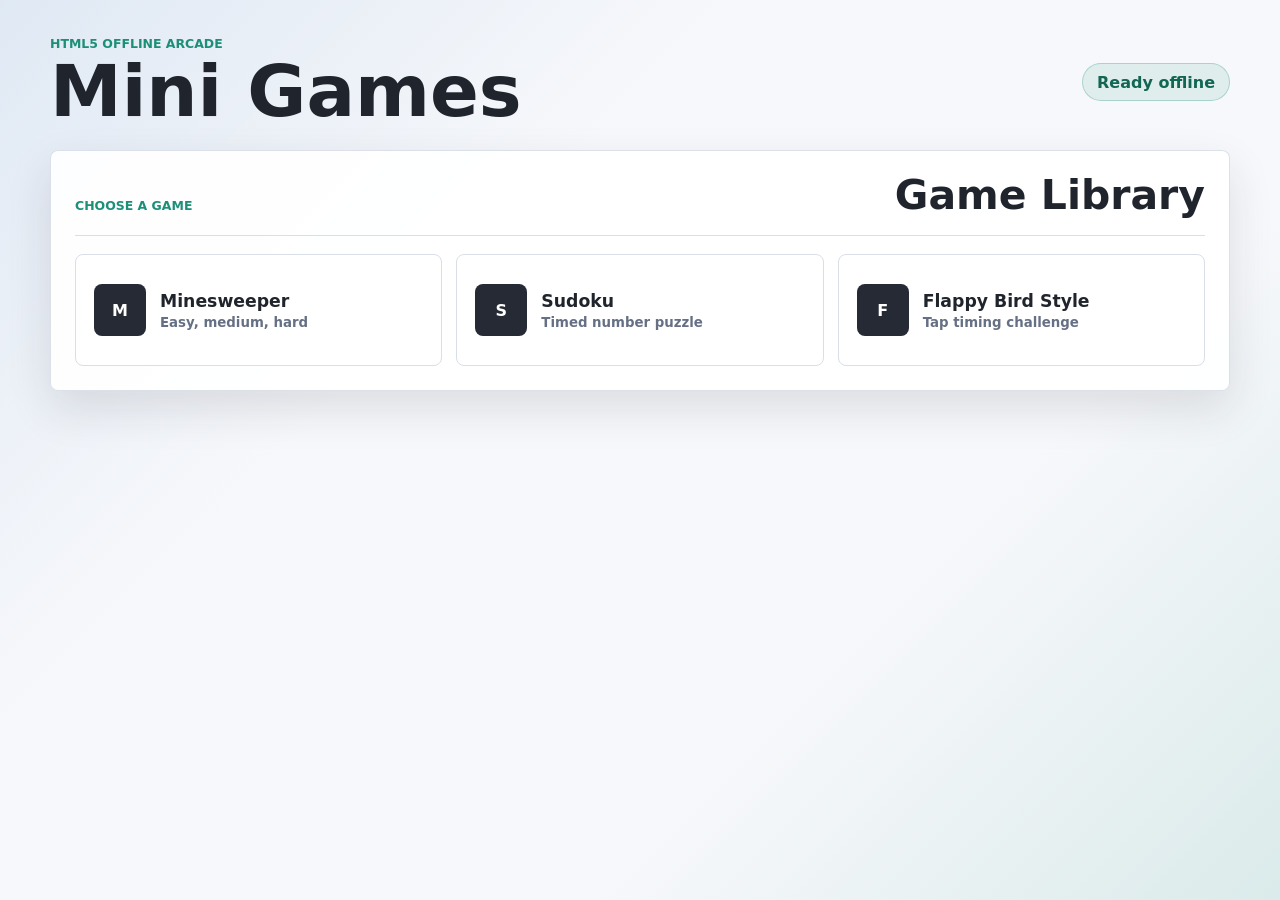
==== index.html @ 0467ad98 "Add offline mini games" ====
<!doctype html>
<html lang="en">
  <head>
    <meta charset="utf-8" />
    <meta name="viewport" content="width=device-width, initial-scale=1" />
    <title>Offline Mini Games</title>
    <link rel="stylesheet" href="styles.css" />
  </head>
  <body>
    <main class="app-shell">
      <header class="topbar">
        <div>
          <p class="eyebrow">HTML5 offline arcade</p>
          <h1>Mini Games</h1>
        </div>
        <div class="status-pill" id="offlineStatus">Ready offline</div>
      </header>

      <section class="game-menu" id="gameMenu" aria-labelledby="library-title">
        <div class="library-heading">
          <p class="eyebrow">choose a game</p>
          <h2 id="library-title">Game Library</h2>
        </div>
        <div class="game-list">
          <button class="game-card" type="button" data-open-game="mines">
            <span class="game-card-icon" aria-hidden="true">M</span>
            <span>
              <strong>Minesweeper</strong>
              <small>Easy, medium, hard</small>
            </span>
          </button>
          <button class="game-card" type="button" data-open-game="sudoku">
            <span class="game-card-icon" aria-hidden="true">S</span>
            <span>
              <strong>Sudoku</strong>
              <small>Timed number puzzle</small>
            </span>
          </button>
          <button class="game-card" type="button" data-open-game="flappy">
            <span class="game-card-icon" aria-hidden="true">F</span>
            <span>
              <strong>Flappy Bird Style</strong>
              <small>Tap timing challenge</small>
            </span>
          </button>
        </div>
      </section>

      <section class="game-stage" id="gameStage" hidden>
        <div class="stage-toolbar">
          <button type="button" id="backToMenu">Back</button>
          <strong id="stageTitle">Game</strong>
          <button type="button" id="fullscreenGame">Fullscreen</button>
        </div>

      <section class="game-panel" id="mines-panel" aria-labelledby="mines-title">
        <div class="panel-heading">
          <div>
            <p class="eyebrow">logic and luck</p>
            <h2 id="mines-title">Minesweeper</h2>
          </div>
          <div class="control-row">
            <label>
              Size
              <select id="mineDifficulty">
                <option value="easy">Easy 9x9</option>
                <option value="medium">Medium 12x12</option>
                <option value="hard">Hard 16x16</option>
              </select>
            </label>
            <button class="primary-button" type="button" id="newMineGame">New game</button>
          </div>
        </div>

        <div class="game-layout two-column">
          <aside class="side-panel">
            <div class="stat-grid">
              <div>
                <span>Mines</span>
                <strong id="mineCount">10</strong>
              </div>
              <div>
                <span>Flags</span>
                <strong id="flagCount">0</strong>
              </div>
              <div>
                <span>Time</span>
                <strong id="mineTimer">0</strong>
              </div>
            </div>
            <div class="mode-toggle" role="group" aria-label="Mine action mode">
              <button class="mode-button active" type="button" data-mine-mode="reveal">Reveal</button>
              <button class="mode-button" type="button" data-mine-mode="flag">Flag</button>
            </div>
            <p class="game-message" id="mineMessage">Pick a tile. First move is safe.</p>
          </aside>
          <div class="board-wrap">
            <div class="mine-board" id="mineBoard" aria-label="Minesweeper board"></div>
          </div>
        </div>
      </section>

      <section class="game-panel" id="sudoku-panel" aria-labelledby="sudoku-title">
        <div class="panel-heading">
          <div>
            <p class="eyebrow">quiet numbers</p>
            <h2 id="sudoku-title">Sudoku</h2>
          </div>
          <div class="control-row">
            <label>
              Puzzle
              <select id="sudokuDifficulty">
                <option value="easy">Easy</option>
                <option value="medium" selected>Medium</option>
                <option value="hard">Hard</option>
              </select>
            </label>
            <button class="primary-button" type="button" id="newSudoku">New puzzle</button>
          </div>
        </div>

        <div class="game-layout sudoku-layout">
          <div class="sudoku-board" id="sudokuBoard" aria-label="Sudoku board"></div>
          <aside class="side-panel sudoku-tools">
            <div class="stat-grid sudoku-stat-grid">
              <div>
                <span>Time</span>
                <strong id="sudokuTimer">0</strong>
              </div>
            </div>
            <div class="number-pad" id="numberPad" aria-label="Number pad"></div>
            <div class="control-row compact">
              <button type="button" id="eraseSudoku">Erase</button>
              <button type="button" id="checkSudoku">Check</button>
              <button type="button" id="solveSudoku">Solve</button>
            </div>
            <p class="game-message" id="sudokuMessage">Select a blank cell, then choose a number.</p>
          </aside>
        </div>
      </section>

      <section class="game-panel" id="flappy-panel" aria-labelledby="flappy-title">
        <div class="panel-heading">
          <div>
            <p class="eyebrow">tap timing</p>
            <h2 id="flappy-title">Flappy Bird Style</h2>
          </div>
          <div class="control-row">
            <button class="primary-button" type="button" id="startFlappy">Start</button>
            <button type="button" id="resetFlappy">Reset</button>
          </div>
        </div>

        <div class="game-layout flappy-layout">
          <canvas id="flappyCanvas" width="432" height="576" aria-label="Flappy game canvas"></canvas>
          <aside class="side-panel">
            <div class="stat-grid">
              <div>
                <span>Score</span>
                <strong id="flappyScore">0</strong>
              </div>
              <div>
                <span>Best</span>
                <strong id="flappyBest">0</strong>
              </div>
            </div>
            <p class="game-message" id="flappyMessage">Press Start, Space, or tap the game to flap.</p>
          </aside>
        </div>
      </section>
      </section>
    </main>

    <script src="app.js"></script>
  </body>
</html>
---- styles.css ----
:root {
  color-scheme: light;
  --ink: #20242c;
  --muted: #667085;
  --line: #d9dee7;
  --paper: #f7f8fb;
  --surface: #ffffff;
  --coal: #252a34;
  --mint: #1c8f78;
  --gold: #d39a21;
  --coral: #d95e4f;
  --sky: #4f8cc9;
  --lavender: #7667c9;
  --shadow: 0 18px 45px rgba(32, 36, 44, 0.12);
}

* {
  box-sizing: border-box;
}

[hidden] {
  display: none !important;
}

html {
  min-height: 100%;
}

body {
  margin: 0;
  min-height: 100vh;
  overflow-x: hidden;
  background:
    linear-gradient(135deg, rgba(79, 140, 201, 0.14), transparent 34%),
    linear-gradient(315deg, rgba(28, 143, 120, 0.13), transparent 32%),
    var(--paper);
  color: var(--ink);
  font-family:
    Inter, ui-sans-serif, system-ui, -apple-system, BlinkMacSystemFont, "Segoe UI",
    sans-serif;
}

button,
select {
  font: inherit;
  touch-action: manipulation;
}

button {
  border: 1px solid var(--line);
  background: var(--surface);
  color: var(--ink);
  min-height: 44px;
  border-radius: 8px;
  padding: 0 14px;
  cursor: pointer;
  transition:
    transform 140ms ease,
    border-color 140ms ease,
    background 140ms ease;
}

button:hover {
  border-color: #aab3c1;
  transform: translateY(-1px);
}

button:active {
  transform: translateY(0);
}

button:focus-visible,
select:focus-visible {
  outline: 3px solid rgba(79, 140, 201, 0.35);
  outline-offset: 2px;
}

select {
  min-height: 44px;
  border: 1px solid var(--line);
  border-radius: 8px;
  background: var(--surface);
  color: var(--ink);
  padding: 0 34px 0 12px;
}

.app-shell {
  width: min(1180px, calc(100vw - clamp(18px, 4vw, 48px)));
  margin: 0 auto;
  padding: clamp(14px, 3vw, 28px) 0 clamp(26px, 4vw, 40px);
}

.topbar {
  display: flex;
  align-items: center;
  justify-content: space-between;
  gap: 16px;
  padding: 8px 0 22px;
}

.eyebrow {
  margin: 0 0 4px;
  color: var(--mint);
  font-size: 0.78rem;
  font-weight: 800;
  letter-spacing: 0;
  text-transform: uppercase;
}

h1,
h2 {
  margin: 0;
  letter-spacing: 0;
  line-height: 1.02;
}

h1 {
  font-size: clamp(2rem, 6vw, 4.5rem);
}

h2 {
  font-size: clamp(1.55rem, 3.2vw, 2.7rem);
}

.status-pill {
  display: inline-flex;
  align-items: center;
  min-height: 38px;
  padding: 0 14px;
  border: 1px solid rgba(28, 143, 120, 0.28);
  border-radius: 999px;
  background: rgba(28, 143, 120, 0.1);
  color: #126653;
  font-weight: 800;
  white-space: nowrap;
}

.game-tabs {
  display: grid;
  grid-template-columns: repeat(3, minmax(0, 1fr));
  gap: 10px;
  margin-bottom: 16px;
}

.game-menu {
  border: 1px solid rgba(217, 222, 231, 0.9);
  border-radius: 8px;
  background: rgba(255, 255, 255, 0.92);
  box-shadow: var(--shadow);
  padding: clamp(16px, 2.5vw, 24px);
}

.library-heading {
  display: flex;
  align-items: end;
  justify-content: space-between;
  gap: 16px;
  padding-bottom: 18px;
  border-bottom: 1px solid var(--line);
}

.game-list {
  display: grid;
  grid-template-columns: repeat(3, minmax(0, 1fr));
  gap: 14px;
  padding-top: 18px;
}

.game-card {
  display: grid;
  grid-template-columns: auto minmax(0, 1fr);
  align-items: center;
  gap: 14px;
  min-height: 112px;
  padding: 18px;
  text-align: left;
  background: #fff;
}

.game-card:hover {
  border-color: rgba(28, 143, 120, 0.5);
}

.game-card-icon {
  display: grid;
  place-items: center;
  width: 52px;
  height: 52px;
  border-radius: 8px;
  background: var(--coal);
  color: #fff;
  font-weight: 900;
}

.game-card strong,
.game-card small {
  display: block;
}

.game-card strong {
  font-size: 1.08rem;
}

.game-card small {
  margin-top: 4px;
  color: var(--muted);
  font-weight: 800;
}

.game-stage {
  display: grid;
  gap: 14px;
}

.stage-toolbar {
  display: grid;
  grid-template-columns: minmax(92px, auto) minmax(0, 1fr) minmax(120px, auto);
  align-items: center;
  gap: 10px;
  border: 1px solid rgba(217, 222, 231, 0.9);
  border-radius: 8px;
  background: rgba(255, 255, 255, 0.92);
  box-shadow: var(--shadow);
  padding: 10px;
}

.stage-toolbar strong {
  min-width: 0;
  text-align: center;
  font-size: 1.05rem;
}

.tab-button {
  display: flex;
  align-items: center;
  justify-content: center;
  gap: 10px;
  height: 56px;
  font-weight: 800;
  background: rgba(255, 255, 255, 0.82);
}

.tab-button.active {
  border-color: transparent;
  background: var(--coal);
  color: #fff;
  box-shadow: var(--shadow);
}

.tab-icon {
  display: grid;
  place-items: center;
  width: 28px;
  height: 28px;
  border-radius: 50%;
  background: rgba(255, 255, 255, 0.18);
  font-size: 0.82rem;
}

.game-panel {
  display: none;
  min-height: 650px;
  border: 1px solid rgba(217, 222, 231, 0.9);
  border-radius: 8px;
  background: rgba(255, 255, 255, 0.9);
  box-shadow: var(--shadow);
  padding: clamp(14px, 2.5vw, 22px);
}

.game-panel.active {
  display: block;
}

.fullscreen-mode {
  overflow: hidden;
}

.fullscreen-mode .app-shell {
  width: 100%;
  padding: 0;
}

.fullscreen-mode .topbar,
.fullscreen-mode .game-menu {
  display: none;
}

.fullscreen-mode .game-stage {
  position: fixed;
  inset: 0;
  z-index: 20;
  overflow: auto;
  background: var(--paper);
  padding: clamp(8px, 2vw, 18px);
}

.fullscreen-mode .stage-toolbar,
.fullscreen-mode .game-panel {
  box-shadow: none;
}

.fullscreen-mode .game-panel {
  min-height: calc(100vh - 86px);
}

.panel-heading {
  display: flex;
  align-items: flex-end;
  justify-content: space-between;
  gap: 18px;
  padding-bottom: 18px;
  border-bottom: 1px solid var(--line);
}

.control-row {
  display: flex;
  align-items: flex-end;
  justify-content: flex-end;
  flex-wrap: wrap;
  gap: 10px;
}

.control-row.compact {
  justify-content: stretch;
}

.control-row.compact button {
  flex: 1;
}

label {
  display: grid;
  gap: 6px;
  color: var(--muted);
  font-size: 0.78rem;
  font-weight: 800;
  text-transform: uppercase;
}

.primary-button {
  border-color: transparent;
  background: var(--mint);
  color: #fff;
  font-weight: 900;
}

.game-layout {
  display: grid;
  gap: 20px;
  padding-top: 20px;
}

.two-column {
  grid-template-columns: minmax(220px, 270px) minmax(0, 1fr);
}

.side-panel {
  align-self: start;
  display: grid;
  gap: 16px;
}

.stat-grid {
  display: grid;
  grid-template-columns: repeat(3, minmax(0, 1fr));
  gap: 8px;
}

.stat-grid div {
  min-width: 0;
  border: 1px solid var(--line);
  border-radius: 8px;
  background: #fff;
  padding: 12px;
}

.stat-grid span {
  display: block;
  color: var(--muted);
  font-size: 0.74rem;
  font-weight: 800;
  text-transform: uppercase;
}

.stat-grid strong {
  display: block;
  margin-top: 4px;
  font-size: 1.55rem;
  line-height: 1;
}

.mode-toggle {
  display: grid;
  grid-template-columns: 1fr 1fr;
  gap: 8px;
}

.mode-button.active {
  border-color: transparent;
  background: var(--sky);
  color: #fff;
  font-weight: 900;
}

.game-message {
  min-height: 52px;
  margin: 0;
  border-left: 4px solid var(--gold);
  background: rgba(211, 154, 33, 0.11);
  padding: 12px 14px;
  color: #5e4310;
  font-weight: 700;
  line-height: 1.35;
}

.board-wrap {
  width: 100%;
  overflow: auto;
  overscroll-behavior-inline: contain;
  padding: 0 0 8px;
  -webkit-overflow-scrolling: touch;
}

.mine-board {
  --mine-board-min: 333px;
  --mine-gap: 3px;
  display: grid;
  width: min(100%, 648px);
  min-width: min(648px, var(--mine-board-min));
  aspect-ratio: 1;
  gap: var(--mine-gap);
  margin: 0 auto;
  grid-auto-rows: 1fr;
}

.mine-cell {
  display: grid;
  place-items: center;
  width: 100%;
  height: 100%;
  min-width: 0;
  min-height: 0;
  border: 0;
  border-radius: 6px;
  background: #718096;
  color: #fff;
  font-size: clamp(0.82rem, 2.1vw, 1.12rem);
  font-weight: 900;
  line-height: 1;
  padding: 0;
}

.mine-cell:hover,
.mine-cell:active {
  border-color: transparent;
  transform: none;
}

.mine-cell.revealed {
  background: #eef1f6;
  color: var(--ink);
  transform: none;
}

.mine-cell.flagged {
  background: var(--gold);
}

.mine-cell.mine-hit {
  background: var(--coral);
}

.number-1 {
  color: #2e6db4;
}

.number-2 {
  color: #1f8a63;
}

.number-3 {
  color: #c24135;
}

.number-4,
.number-5,
.number-6,
.number-7,
.number-8 {
  color: #6b4fc4;
}

.sudoku-layout {
  grid-template-columns: minmax(320px, 590px) minmax(230px, 1fr);
  align-items: start;
}

.sudoku-stat-grid {
  grid-template-columns: 1fr;
}

.sudoku-board {
  display: grid;
  grid-template-columns: repeat(9, 1fr);
  grid-template-rows: repeat(9, 1fr);
  width: min(100%, 590px);
  aspect-ratio: 1;
  border: 3px solid var(--coal);
  background: var(--coal);
  gap: 1px;
  margin: 0 auto;
}

.sudoku-cell {
  display: grid;
  place-items: center;
  width: 100%;
  height: 100%;
  min-width: 0;
  min-height: 0;
  border: 0;
  border-radius: 0;
  background: #fff;
  color: var(--ink);
  font-size: clamp(1rem, 3.5vw, 1.8rem);
  font-weight: 800;
  padding: 0;
}

.sudoku-cell:hover,
.sudoku-cell:active {
  transform: none;
}

.sudoku-cell:nth-child(3n) {
  border-right: 2px solid var(--coal);
}

.sudoku-cell:nth-child(n + 19):nth-child(-n + 27),
.sudoku-cell:nth-child(n + 46):nth-child(-n + 54) {
  border-bottom: 2px solid var(--coal);
}

.sudoku-cell:nth-child(9n) {
  border-right: 0;
}

.sudoku-cell.given {
  background: #e8edf4;
  color: #1b2636;
}

.sudoku-cell.selected {
  background: rgba(79, 140, 201, 0.22);
}

.sudoku-cell.match {
  background: rgba(28, 143, 120, 0.13);
}

.sudoku-cell.error {
  color: #be3d31;
}

.number-pad {
  display: grid;
  grid-template-columns: repeat(3, 1fr);
  gap: 8px;
}

.number-pad button {
  height: 54px;
  font-size: 1.18rem;
  font-weight: 900;
}

.flappy-layout {
  grid-template-columns: minmax(280px, 480px) minmax(220px, 1fr);
  align-items: start;
}

#flappyCanvas {
  width: min(100%, 432px);
  aspect-ratio: 3 / 4;
  border: 1px solid var(--line);
  border-radius: 8px;
  background: #8fc8df;
  box-shadow: inset 0 -34px 0 rgba(28, 143, 120, 0.16);
  touch-action: manipulation;
  margin: 0 auto;
}

@media (max-width: 980px) {
  .topbar,
  .panel-heading,
  .library-heading {
    align-items: stretch;
    flex-direction: column;
  }

  .game-tabs,
  .game-list,
  .two-column,
  .sudoku-layout,
  .flappy-layout {
    grid-template-columns: 1fr;
  }

  .stat-grid {
    grid-template-columns: repeat(3, 1fr);
  }

  .sudoku-board {
    justify-self: center;
  }

  .sudoku-tools,
  .flappy-layout .side-panel {
    width: min(100%, 590px);
    justify-self: center;
  }
}

@media (max-width: 560px) {
  .app-shell {
    width: min(calc(100vw - 18px), 1180px);
    padding-top: 12px;
  }

  .game-panel {
    min-height: auto;
  }

  .game-tabs {
    gap: 6px;
  }

  .game-list {
    gap: 10px;
  }

  .game-card {
    min-height: 86px;
    padding: 12px;
  }

  .game-card-icon {
    width: 42px;
    height: 42px;
  }

  .stage-toolbar {
    grid-template-columns: 1fr;
  }

  .stage-toolbar strong {
    order: -1;
  }

  .tab-button {
    flex-direction: column;
    gap: 4px;
    height: 64px;
    padding: 0 6px;
    font-size: 0.82rem;
  }

  .control-row {
    justify-content: stretch;
  }

  .control-row > * {
    flex: 1;
    min-width: 0;
  }

  .control-row select,
  .control-row button {
    width: 100%;
  }

  .stat-grid {
    grid-template-columns: 1fr 1fr 1fr;
  }

  .stat-grid div {
    padding: 10px 8px;
  }

  .stat-grid strong {
    font-size: 1.18rem;
  }

  .mine-board {
    justify-self: start;
    margin: 0;
  }

  .mine-cell {
    border-radius: 5px;
    font-size: 0.95rem;
  }

  .sudoku-cell {
    font-size: 1.25rem;
  }

  .number-pad button {
    height: 50px;
  }
}

@media (max-width: 390px) {
  .tab-button {
    font-size: 0.78rem;
  }

  .tab-icon {
    width: 24px;
    height: 24px;
  }

  .game-layout {
    gap: 14px;
  }

  .stat-grid span {
    font-size: 0.68rem;
  }
}
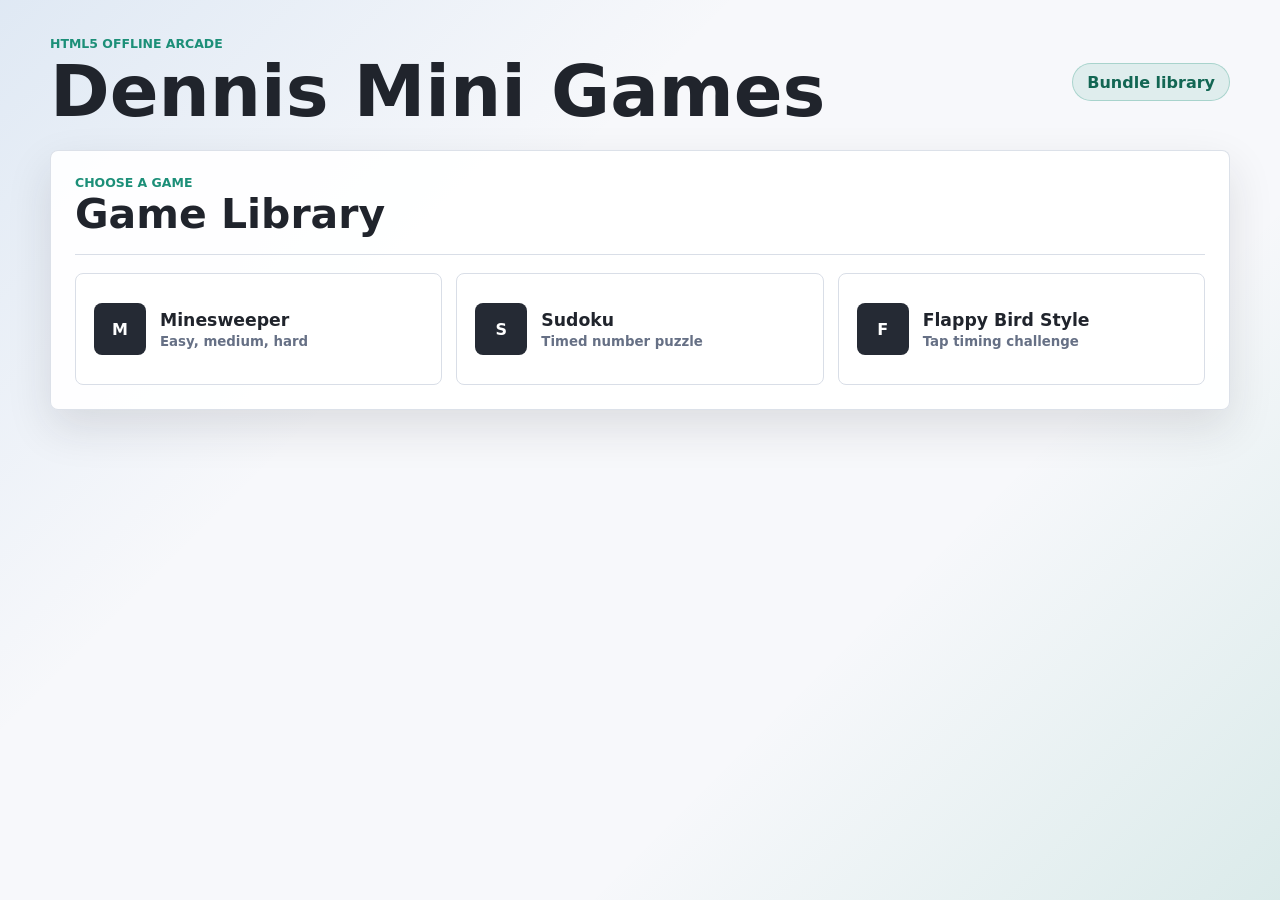
==== commit 9961cb9e: "Split games into standalone bundles" ====
--- a/index.html
+++ b/index.html
@@ -2,8 +2,11 @@
 <html lang="en">
   <head>
     <meta charset="utf-8" />
-    <meta name="viewport" content="width=device-width, initial-scale=1" />
-    <title>Offline Mini Games</title>
+    <meta
+      name="viewport"
+      content="width=device-width, initial-scale=1, maximum-scale=1, user-scalable=no, viewport-fit=cover"
+    />
+    <title>Dennis Mini Games</title>
     <link rel="stylesheet" href="styles.css" />
   </head>
   <body>
@@ -11,39 +14,19 @@
       <header class="topbar">
         <div>
           <p class="eyebrow">HTML5 offline arcade</p>
-          <h1>Mini Games</h1>
+          <h1>Dennis Mini Games</h1>
         </div>
-        <div class="status-pill" id="offlineStatus">Ready offline</div>
+        <div class="status-pill">Bundle library</div>
       </header>
 
       <section class="game-menu" id="gameMenu" aria-labelledby="library-title">
         <div class="library-heading">
-          <p class="eyebrow">choose a game</p>
-          <h2 id="library-title">Game Library</h2>
+          <div>
+            <p class="eyebrow">choose a game</p>
+            <h2 id="library-title">Game Library</h2>
+          </div>
         </div>
-        <div class="game-list">
-          <button class="game-card" type="button" data-open-game="mines">
-            <span class="game-card-icon" aria-hidden="true">M</span>
-            <span>
-              <strong>Minesweeper</strong>
-              <small>Easy, medium, hard</small>
-            </span>
-          </button>
-          <button class="game-card" type="button" data-open-game="sudoku">
-            <span class="game-card-icon" aria-hidden="true">S</span>
-            <span>
-              <strong>Sudoku</strong>
-              <small>Timed number puzzle</small>
-            </span>
-          </button>
-          <button class="game-card" type="button" data-open-game="flappy">
-            <span class="game-card-icon" aria-hidden="true">F</span>
-            <span>
-              <strong>Flappy Bird Style</strong>
-              <small>Tap timing challenge</small>
-            </span>
-          </button>
-        </div>
+        <div class="game-list" id="gameList"></div>
       </section>
 
       <section class="game-stage" id="gameStage" hidden>
@@ -52,122 +35,12 @@
           <strong id="stageTitle">Game</strong>
           <button type="button" id="fullscreenGame">Fullscreen</button>
         </div>
-
-      <section class="game-panel" id="mines-panel" aria-labelledby="mines-title">
-        <div class="panel-heading">
-          <div>
-            <p class="eyebrow">logic and luck</p>
-            <h2 id="mines-title">Minesweeper</h2>
-          </div>
-          <div class="control-row">
-            <label>
-              Size
-              <select id="mineDifficulty">
-                <option value="easy">Easy 9x9</option>
-                <option value="medium">Medium 12x12</option>
-                <option value="hard">Hard 16x16</option>
-              </select>
-            </label>
-            <button class="primary-button" type="button" id="newMineGame">New game</button>
-          </div>
-        </div>
-
-        <div class="game-layout two-column">
-          <aside class="side-panel">
-            <div class="stat-grid">
-              <div>
-                <span>Mines</span>
-                <strong id="mineCount">10</strong>
-              </div>
-              <div>
-                <span>Flags</span>
-                <strong id="flagCount">0</strong>
-              </div>
-              <div>
-                <span>Time</span>
-                <strong id="mineTimer">0</strong>
-              </div>
-            </div>
-            <div class="mode-toggle" role="group" aria-label="Mine action mode">
-              <button class="mode-button active" type="button" data-mine-mode="reveal">Reveal</button>
-              <button class="mode-button" type="button" data-mine-mode="flag">Flag</button>
-            </div>
-            <p class="game-message" id="mineMessage">Pick a tile. First move is safe.</p>
-          </aside>
-          <div class="board-wrap">
-            <div class="mine-board" id="mineBoard" aria-label="Minesweeper board"></div>
-          </div>
-        </div>
-      </section>
-
-      <section class="game-panel" id="sudoku-panel" aria-labelledby="sudoku-title">
-        <div class="panel-heading">
-          <div>
-            <p class="eyebrow">quiet numbers</p>
-            <h2 id="sudoku-title">Sudoku</h2>
-          </div>
-          <div class="control-row">
-            <label>
-              Puzzle
-              <select id="sudokuDifficulty">
-                <option value="easy">Easy</option>
-                <option value="medium" selected>Medium</option>
-                <option value="hard">Hard</option>
-              </select>
-            </label>
-            <button class="primary-button" type="button" id="newSudoku">New puzzle</button>
-          </div>
-        </div>
-
-        <div class="game-layout sudoku-layout">
-          <div class="sudoku-board" id="sudokuBoard" aria-label="Sudoku board"></div>
-          <aside class="side-panel sudoku-tools">
-            <div class="stat-grid sudoku-stat-grid">
-              <div>
-                <span>Time</span>
-                <strong id="sudokuTimer">0</strong>
-              </div>
-            </div>
-            <div class="number-pad" id="numberPad" aria-label="Number pad"></div>
-            <div class="control-row compact">
-              <button type="button" id="eraseSudoku">Erase</button>
-              <button type="button" id="checkSudoku">Check</button>
-              <button type="button" id="solveSudoku">Solve</button>
-            </div>
-            <p class="game-message" id="sudokuMessage">Select a blank cell, then choose a number.</p>
-          </aside>
-        </div>
-      </section>
-
-      <section class="game-panel" id="flappy-panel" aria-labelledby="flappy-title">
-        <div class="panel-heading">
-          <div>
-            <p class="eyebrow">tap timing</p>
-            <h2 id="flappy-title">Flappy Bird Style</h2>
-          </div>
-          <div class="control-row">
-            <button class="primary-button" type="button" id="startFlappy">Start</button>
-            <button type="button" id="resetFlappy">Reset</button>
-          </div>
-        </div>
-
-        <div class="game-layout flappy-layout">
-          <canvas id="flappyCanvas" width="432" height="576" aria-label="Flappy game canvas"></canvas>
-          <aside class="side-panel">
-            <div class="stat-grid">
-              <div>
-                <span>Score</span>
-                <strong id="flappyScore">0</strong>
-              </div>
-              <div>
-                <span>Best</span>
-                <strong id="flappyBest">0</strong>
-              </div>
-            </div>
-            <p class="game-message" id="flappyMessage">Press Start, Space, or tap the game to flap.</p>
-          </aside>
-        </div>
-      </section>
+        <iframe
+          id="gameFrame"
+          class="game-frame"
+          title="Selected game"
+          allow="fullscreen"
+        ></iframe>
       </section>
     </main>
 
--- a/styles.css
+++ b/styles.css
@@ -7,10 +7,6 @@
   --surface: #ffffff;
   --coal: #252a34;
   --mint: #1c8f78;
-  --gold: #d39a21;
-  --coral: #d95e4f;
-  --sky: #4f8cc9;
-  --lavender: #7667c9;
   --shadow: 0 18px 45px rgba(32, 36, 44, 0.12);
 }
 
@@ -22,13 +18,13 @@
   display: none !important;
 }
 
-html {
+html,
+body {
   min-height: 100%;
 }
 
 body {
   margin: 0;
-  min-height: 100vh;
   overflow-x: hidden;
   background:
     linear-gradient(135deg, rgba(79, 140, 201, 0.14), transparent 34%),
@@ -38,50 +34,22 @@
   font-family:
     Inter, ui-sans-serif, system-ui, -apple-system, BlinkMacSystemFont, "Segoe UI",
     sans-serif;
-}
-
-button,
-select {
-  font: inherit;
-  touch-action: manipulation;
+  -webkit-text-size-adjust: 100%;
 }
 
 button {
+  min-height: 44px;
   border: 1px solid var(--line);
+  border-radius: 8px;
   background: var(--surface);
   color: var(--ink);
-  min-height: 44px;
-  border-radius: 8px;
-  padding: 0 14px;
+  font: inherit;
   cursor: pointer;
-  transition:
-    transform 140ms ease,
-    border-color 140ms ease,
-    background 140ms ease;
+  touch-action: manipulation;
 }
 
 button:hover {
-  border-color: #aab3c1;
-  transform: translateY(-1px);
-}
-
-button:active {
-  transform: translateY(0);
-}
-
-button:focus-visible,
-select:focus-visible {
-  outline: 3px solid rgba(79, 140, 201, 0.35);
-  outline-offset: 2px;
-}
-
-select {
-  min-height: 44px;
-  border: 1px solid var(--line);
-  border-radius: 8px;
-  background: var(--surface);
-  color: var(--ink);
-  padding: 0 34px 0 12px;
+  border-color: rgba(28, 143, 120, 0.55);
 }
 
 .app-shell {
@@ -135,26 +103,19 @@
   white-space: nowrap;
 }
 
-.game-tabs {
-  display: grid;
-  grid-template-columns: repeat(3, minmax(0, 1fr));
-  gap: 10px;
-  margin-bottom: 16px;
-}
-
-.game-menu {
+.game-menu,
+.stage-toolbar {
   border: 1px solid rgba(217, 222, 231, 0.9);
   border-radius: 8px;
   background: rgba(255, 255, 255, 0.92);
   box-shadow: var(--shadow);
+}
+
+.game-menu {
   padding: clamp(16px, 2.5vw, 24px);
 }
 
 .library-heading {
-  display: flex;
-  align-items: end;
-  justify-content: space-between;
-  gap: 16px;
   padding-bottom: 18px;
   border-bottom: 1px solid var(--line);
 }
@@ -177,10 +138,6 @@
   background: #fff;
 }
 
-.game-card:hover {
-  border-color: rgba(28, 143, 120, 0.5);
-}
-
 .game-card-icon {
   display: grid;
   place-items: center;
@@ -217,10 +174,6 @@
   grid-template-columns: minmax(92px, auto) minmax(0, 1fr) minmax(120px, auto);
   align-items: center;
   gap: 10px;
-  border: 1px solid rgba(217, 222, 231, 0.9);
-  border-radius: 8px;
-  background: rgba(255, 255, 255, 0.92);
-  box-shadow: var(--shadow);
   padding: 10px;
 }
 
@@ -230,45 +183,13 @@
   font-size: 1.05rem;
 }
 
-.tab-button {
-  display: flex;
-  align-items: center;
-  justify-content: center;
-  gap: 10px;
-  height: 56px;
-  font-weight: 800;
-  background: rgba(255, 255, 255, 0.82);
-}
-
-.tab-button.active {
-  border-color: transparent;
-  background: var(--coal);
-  color: #fff;
+.game-frame {
+  width: 100%;
+  min-height: min(760px, calc(100dvh - 140px));
+  border: 1px solid var(--line);
+  border-radius: 8px;
+  background: #fff;
   box-shadow: var(--shadow);
-}
-
-.tab-icon {
-  display: grid;
-  place-items: center;
-  width: 28px;
-  height: 28px;
-  border-radius: 50%;
-  background: rgba(255, 255, 255, 0.18);
-  font-size: 0.82rem;
-}
-
-.game-panel {
-  display: none;
-  min-height: 650px;
-  border: 1px solid rgba(217, 222, 231, 0.9);
-  border-radius: 8px;
-  background: rgba(255, 255, 255, 0.9);
-  box-shadow: var(--shadow);
-  padding: clamp(14px, 2.5vw, 22px);
-}
-
-.game-panel.active {
-  display: block;
 }
 
 .fullscreen-mode {
@@ -289,335 +210,52 @@
   position: fixed;
   inset: 0;
   z-index: 20;
-  overflow: auto;
-  background: var(--paper);
-  padding: clamp(8px, 2vw, 18px);
-}
-
-.fullscreen-mode .stage-toolbar,
-.fullscreen-mode .game-panel {
+  display: block;
+  background: #111820;
+}
+
+.fullscreen-mode .stage-toolbar {
+  position: fixed;
+  top: max(10px, env(safe-area-inset-top));
+  right: max(10px, env(safe-area-inset-right));
+  z-index: 40;
+  display: block;
+  border: 0;
+  background: transparent;
   box-shadow: none;
-}
-
-.fullscreen-mode .game-panel {
-  min-height: calc(100vh - 86px);
-}
-
-.panel-heading {
-  display: flex;
-  align-items: flex-end;
-  justify-content: space-between;
-  gap: 18px;
-  padding-bottom: 18px;
-  border-bottom: 1px solid var(--line);
-}
-
-.control-row {
-  display: flex;
-  align-items: flex-end;
-  justify-content: flex-end;
-  flex-wrap: wrap;
-  gap: 10px;
-}
-
-.control-row.compact {
-  justify-content: stretch;
-}
-
-.control-row.compact button {
-  flex: 1;
-}
-
-label {
-  display: grid;
-  gap: 6px;
-  color: var(--muted);
-  font-size: 0.78rem;
-  font-weight: 800;
-  text-transform: uppercase;
-}
-
-.primary-button {
-  border-color: transparent;
-  background: var(--mint);
+  padding: 0;
+}
+
+.fullscreen-mode #backToMenu,
+.fullscreen-mode #stageTitle {
+  display: none;
+}
+
+.fullscreen-mode #fullscreenGame {
+  min-height: 40px;
+  border-color: rgba(255, 255, 255, 0.28);
+  background: rgba(17, 24, 32, 0.82);
   color: #fff;
-  font-weight: 900;
-}
-
-.game-layout {
-  display: grid;
-  gap: 20px;
-  padding-top: 20px;
-}
-
-.two-column {
-  grid-template-columns: minmax(220px, 270px) minmax(0, 1fr);
-}
-
-.side-panel {
-  align-self: start;
-  display: grid;
-  gap: 16px;
-}
-
-.stat-grid {
-  display: grid;
-  grid-template-columns: repeat(3, minmax(0, 1fr));
-  gap: 8px;
-}
-
-.stat-grid div {
-  min-width: 0;
-  border: 1px solid var(--line);
-  border-radius: 8px;
-  background: #fff;
-  padding: 12px;
-}
-
-.stat-grid span {
-  display: block;
-  color: var(--muted);
-  font-size: 0.74rem;
-  font-weight: 800;
-  text-transform: uppercase;
-}
-
-.stat-grid strong {
-  display: block;
-  margin-top: 4px;
-  font-size: 1.55rem;
-  line-height: 1;
-}
-
-.mode-toggle {
-  display: grid;
-  grid-template-columns: 1fr 1fr;
-  gap: 8px;
-}
-
-.mode-button.active {
-  border-color: transparent;
-  background: var(--sky);
-  color: #fff;
-  font-weight: 900;
-}
-
-.game-message {
-  min-height: 52px;
-  margin: 0;
-  border-left: 4px solid var(--gold);
-  background: rgba(211, 154, 33, 0.11);
-  padding: 12px 14px;
-  color: #5e4310;
-  font-weight: 700;
-  line-height: 1.35;
-}
-
-.board-wrap {
-  width: 100%;
-  overflow: auto;
-  overscroll-behavior-inline: contain;
-  padding: 0 0 8px;
-  -webkit-overflow-scrolling: touch;
-}
-
-.mine-board {
-  --mine-board-min: 333px;
-  --mine-gap: 3px;
-  display: grid;
-  width: min(100%, 648px);
-  min-width: min(648px, var(--mine-board-min));
-  aspect-ratio: 1;
-  gap: var(--mine-gap);
-  margin: 0 auto;
-  grid-auto-rows: 1fr;
-}
-
-.mine-cell {
-  display: grid;
-  place-items: center;
-  width: 100%;
-  height: 100%;
-  min-width: 0;
-  min-height: 0;
-  border: 0;
-  border-radius: 6px;
-  background: #718096;
-  color: #fff;
-  font-size: clamp(0.82rem, 2.1vw, 1.12rem);
-  font-weight: 900;
-  line-height: 1;
-  padding: 0;
-}
-
-.mine-cell:hover,
-.mine-cell:active {
-  border-color: transparent;
-  transform: none;
-}
-
-.mine-cell.revealed {
-  background: #eef1f6;
-  color: var(--ink);
-  transform: none;
-}
-
-.mine-cell.flagged {
-  background: var(--gold);
-}
-
-.mine-cell.mine-hit {
-  background: var(--coral);
-}
-
-.number-1 {
-  color: #2e6db4;
-}
-
-.number-2 {
-  color: #1f8a63;
-}
-
-.number-3 {
-  color: #c24135;
-}
-
-.number-4,
-.number-5,
-.number-6,
-.number-7,
-.number-8 {
-  color: #6b4fc4;
-}
-
-.sudoku-layout {
-  grid-template-columns: minmax(320px, 590px) minmax(230px, 1fr);
-  align-items: start;
-}
-
-.sudoku-stat-grid {
-  grid-template-columns: 1fr;
-}
-
-.sudoku-board {
-  display: grid;
-  grid-template-columns: repeat(9, 1fr);
-  grid-template-rows: repeat(9, 1fr);
-  width: min(100%, 590px);
-  aspect-ratio: 1;
-  border: 3px solid var(--coal);
-  background: var(--coal);
-  gap: 1px;
-  margin: 0 auto;
-}
-
-.sudoku-cell {
-  display: grid;
-  place-items: center;
-  width: 100%;
-  height: 100%;
-  min-width: 0;
-  min-height: 0;
+  backdrop-filter: blur(10px);
+}
+
+.fullscreen-mode .game-frame {
+  width: 100vw;
+  height: 100dvh;
+  min-height: 100dvh;
   border: 0;
   border-radius: 0;
-  background: #fff;
-  color: var(--ink);
-  font-size: clamp(1rem, 3.5vw, 1.8rem);
-  font-weight: 800;
-  padding: 0;
-}
-
-.sudoku-cell:hover,
-.sudoku-cell:active {
-  transform: none;
-}
-
-.sudoku-cell:nth-child(3n) {
-  border-right: 2px solid var(--coal);
-}
-
-.sudoku-cell:nth-child(n + 19):nth-child(-n + 27),
-.sudoku-cell:nth-child(n + 46):nth-child(-n + 54) {
-  border-bottom: 2px solid var(--coal);
-}
-
-.sudoku-cell:nth-child(9n) {
-  border-right: 0;
-}
-
-.sudoku-cell.given {
-  background: #e8edf4;
-  color: #1b2636;
-}
-
-.sudoku-cell.selected {
-  background: rgba(79, 140, 201, 0.22);
-}
-
-.sudoku-cell.match {
-  background: rgba(28, 143, 120, 0.13);
-}
-
-.sudoku-cell.error {
-  color: #be3d31;
-}
-
-.number-pad {
-  display: grid;
-  grid-template-columns: repeat(3, 1fr);
-  gap: 8px;
-}
-
-.number-pad button {
-  height: 54px;
-  font-size: 1.18rem;
-  font-weight: 900;
-}
-
-.flappy-layout {
-  grid-template-columns: minmax(280px, 480px) minmax(220px, 1fr);
-  align-items: start;
-}
-
-#flappyCanvas {
-  width: min(100%, 432px);
-  aspect-ratio: 3 / 4;
-  border: 1px solid var(--line);
-  border-radius: 8px;
-  background: #8fc8df;
-  box-shadow: inset 0 -34px 0 rgba(28, 143, 120, 0.16);
-  touch-action: manipulation;
-  margin: 0 auto;
+  box-shadow: none;
 }
 
 @media (max-width: 980px) {
-  .topbar,
-  .panel-heading,
-  .library-heading {
+  .topbar {
     align-items: stretch;
     flex-direction: column;
   }
 
-  .game-tabs,
-  .game-list,
-  .two-column,
-  .sudoku-layout,
-  .flappy-layout {
+  .game-list {
     grid-template-columns: 1fr;
-  }
-
-  .stat-grid {
-    grid-template-columns: repeat(3, 1fr);
-  }
-
-  .sudoku-board {
-    justify-self: center;
-  }
-
-  .sudoku-tools,
-  .flappy-layout .side-panel {
-    width: min(100%, 590px);
-    justify-self: center;
   }
 }
 
@@ -627,18 +265,6 @@
     padding-top: 12px;
   }
 
-  .game-panel {
-    min-height: auto;
-  }
-
-  .game-tabs {
-    gap: 6px;
-  }
-
-  .game-list {
-    gap: 10px;
-  }
-
   .game-card {
     min-height: 86px;
     padding: 12px;
@@ -656,75 +282,4 @@
   .stage-toolbar strong {
     order: -1;
   }
-
-  .tab-button {
-    flex-direction: column;
-    gap: 4px;
-    height: 64px;
-    padding: 0 6px;
-    font-size: 0.82rem;
-  }
-
-  .control-row {
-    justify-content: stretch;
-  }
-
-  .control-row > * {
-    flex: 1;
-    min-width: 0;
-  }
-
-  .control-row select,
-  .control-row button {
-    width: 100%;
-  }
-
-  .stat-grid {
-    grid-template-columns: 1fr 1fr 1fr;
-  }
-
-  .stat-grid div {
-    padding: 10px 8px;
-  }
-
-  .stat-grid strong {
-    font-size: 1.18rem;
-  }
-
-  .mine-board {
-    justify-self: start;
-    margin: 0;
-  }
-
-  .mine-cell {
-    border-radius: 5px;
-    font-size: 0.95rem;
-  }
-
-  .sudoku-cell {
-    font-size: 1.25rem;
-  }
-
-  .number-pad button {
-    height: 50px;
-  }
-}
-
-@media (max-width: 390px) {
-  .tab-button {
-    font-size: 0.78rem;
-  }
-
-  .tab-icon {
-    width: 24px;
-    height: 24px;
-  }
-
-  .game-layout {
-    gap: 14px;
-  }
-
-  .stat-grid span {
-    font-size: 0.68rem;
-  }
-}
+}
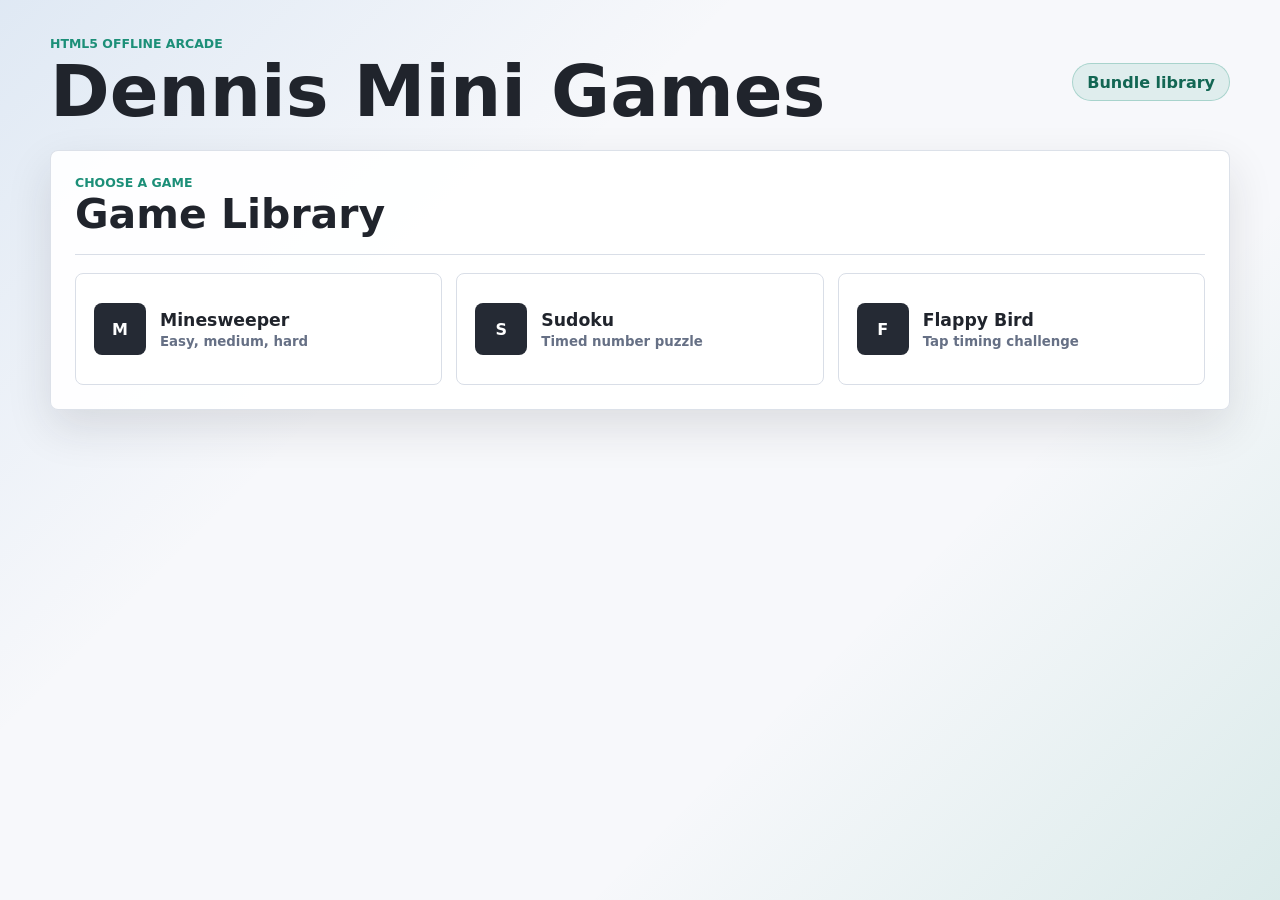
==== commit 159b7295: "Add home screen app metadata" ====
--- a/index.html
+++ b/index.html
@@ -6,7 +6,14 @@
       name="viewport"
       content="width=device-width, initial-scale=1, maximum-scale=1, user-scalable=no, viewport-fit=cover"
     />
+    <meta name="theme-color" content="#1c8f78" />
+    <meta name="mobile-web-app-capable" content="yes" />
+    <meta name="apple-mobile-web-app-capable" content="yes" />
+    <meta name="apple-mobile-web-app-title" content="Mini Games" />
+    <meta name="apple-mobile-web-app-status-bar-style" content="black-translucent" />
     <title>Dennis Mini Games</title>
+    <link rel="manifest" href="manifest.webmanifest" />
+    <link rel="apple-touch-icon" href="icon.svg" />
     <link rel="stylesheet" href="styles.css" />
   </head>
   <body>
@@ -28,20 +35,6 @@
         </div>
         <div class="game-list" id="gameList"></div>
       </section>
-
-      <section class="game-stage" id="gameStage" hidden>
-        <div class="stage-toolbar">
-          <button type="button" id="backToMenu">Back</button>
-          <strong id="stageTitle">Game</strong>
-          <button type="button" id="fullscreenGame">Fullscreen</button>
-        </div>
-        <iframe
-          id="gameFrame"
-          class="game-frame"
-          title="Selected game"
-          allow="fullscreen"
-        ></iframe>
-      </section>
     </main>
 
     <script src="app.js"></script>
--- a/styles.css
+++ b/styles.css
@@ -52,6 +52,11 @@
   border-color: rgba(28, 143, 120, 0.55);
 }
 
+a {
+  color: inherit;
+  text-decoration: none;
+}
+
 .app-shell {
   width: min(1180px, calc(100vw - clamp(18px, 4vw, 48px)));
   margin: 0 auto;
@@ -103,8 +108,7 @@
   white-space: nowrap;
 }
 
-.game-menu,
-.stage-toolbar {
+.game-menu {
   border: 1px solid rgba(217, 222, 231, 0.9);
   border-radius: 8px;
   background: rgba(255, 255, 255, 0.92);
@@ -136,6 +140,12 @@
   padding: 18px;
   text-align: left;
   background: #fff;
+  border: 1px solid var(--line);
+  border-radius: 8px;
+}
+
+.game-card:hover {
+  border-color: rgba(28, 143, 120, 0.55);
 }
 
 .game-card-icon {
@@ -164,90 +174,6 @@
   font-weight: 800;
 }
 
-.game-stage {
-  display: grid;
-  gap: 14px;
-}
-
-.stage-toolbar {
-  display: grid;
-  grid-template-columns: minmax(92px, auto) minmax(0, 1fr) minmax(120px, auto);
-  align-items: center;
-  gap: 10px;
-  padding: 10px;
-}
-
-.stage-toolbar strong {
-  min-width: 0;
-  text-align: center;
-  font-size: 1.05rem;
-}
-
-.game-frame {
-  width: 100%;
-  min-height: min(760px, calc(100dvh - 140px));
-  border: 1px solid var(--line);
-  border-radius: 8px;
-  background: #fff;
-  box-shadow: var(--shadow);
-}
-
-.fullscreen-mode {
-  overflow: hidden;
-}
-
-.fullscreen-mode .app-shell {
-  width: 100%;
-  padding: 0;
-}
-
-.fullscreen-mode .topbar,
-.fullscreen-mode .game-menu {
-  display: none;
-}
-
-.fullscreen-mode .game-stage {
-  position: fixed;
-  inset: 0;
-  z-index: 20;
-  display: block;
-  background: #111820;
-}
-
-.fullscreen-mode .stage-toolbar {
-  position: fixed;
-  top: max(10px, env(safe-area-inset-top));
-  right: max(10px, env(safe-area-inset-right));
-  z-index: 40;
-  display: block;
-  border: 0;
-  background: transparent;
-  box-shadow: none;
-  padding: 0;
-}
-
-.fullscreen-mode #backToMenu,
-.fullscreen-mode #stageTitle {
-  display: none;
-}
-
-.fullscreen-mode #fullscreenGame {
-  min-height: 40px;
-  border-color: rgba(255, 255, 255, 0.28);
-  background: rgba(17, 24, 32, 0.82);
-  color: #fff;
-  backdrop-filter: blur(10px);
-}
-
-.fullscreen-mode .game-frame {
-  width: 100vw;
-  height: 100dvh;
-  min-height: 100dvh;
-  border: 0;
-  border-radius: 0;
-  box-shadow: none;
-}
-
 @media (max-width: 980px) {
   .topbar {
     align-items: stretch;
@@ -275,11 +201,4 @@
     height: 42px;
   }
 
-  .stage-toolbar {
-    grid-template-columns: 1fr;
-  }
-
-  .stage-toolbar strong {
-    order: -1;
-  }
-}
+}
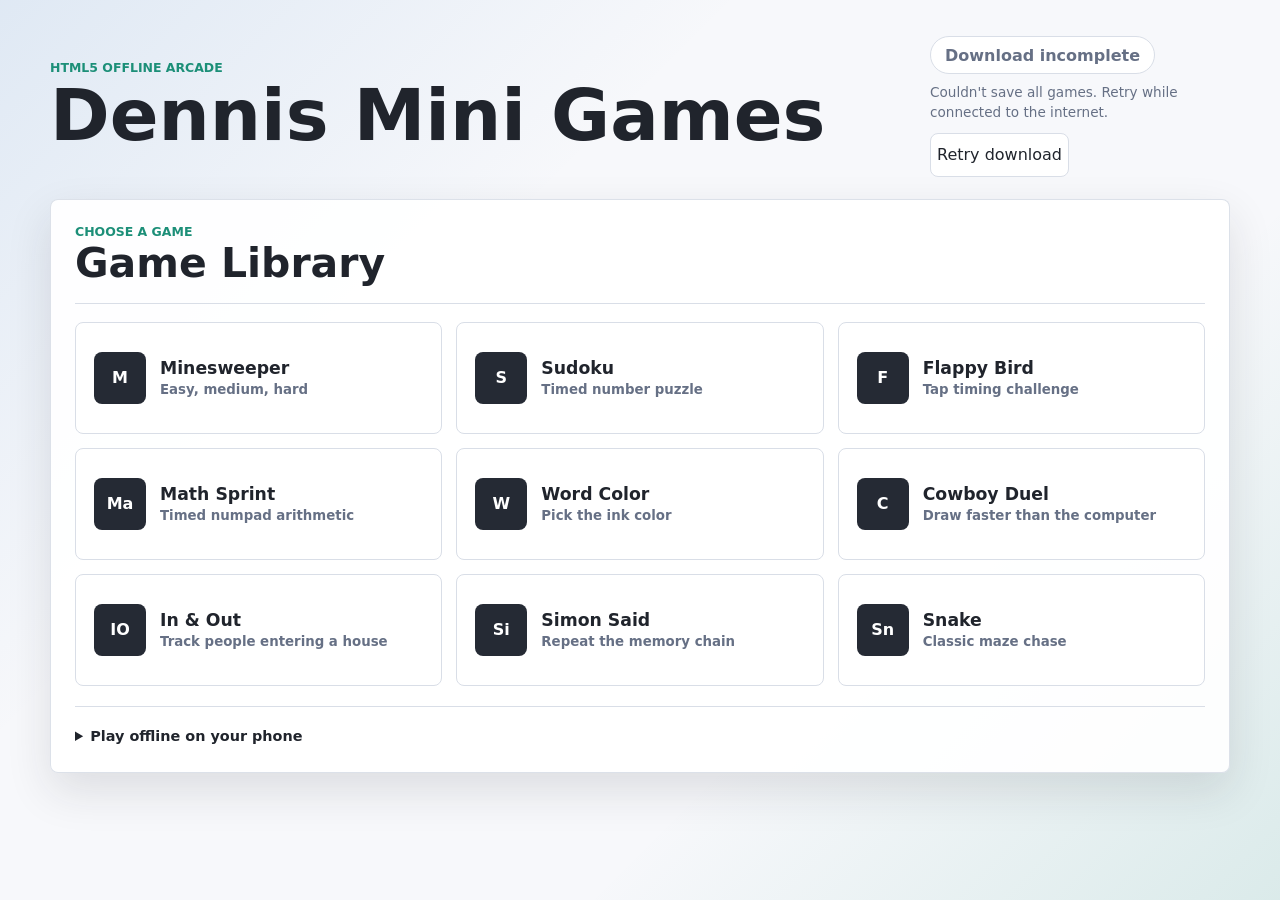
==== commit 7313888f: "Add full-library offline play and phone installation support" ====
--- a/index.html
+++ b/index.html
@@ -10,10 +10,10 @@
     <meta name="mobile-web-app-capable" content="yes" />
     <meta name="apple-mobile-web-app-capable" content="yes" />
     <meta name="apple-mobile-web-app-title" content="Mini Games" />
-    <meta name="apple-mobile-web-app-status-bar-style" content="black-translucent" />
+    <meta name="apple-mobile-web-app-status-bar-style" content="default" />
     <title>Dennis Mini Games</title>
     <link rel="manifest" href="manifest.webmanifest" />
-    <link rel="apple-touch-icon" href="icon.svg" />
+    <link rel="apple-touch-icon" href="icons/apple-touch-icon.png" />
     <link rel="stylesheet" href="styles.css" />
   </head>
   <body>
@@ -23,7 +23,11 @@
           <p class="eyebrow">HTML5 offline arcade</p>
           <h1>Dennis Mini Games</h1>
         </div>
-        <div class="status-pill">Bundle library</div>
+        <div class="offline-info">
+          <div class="status-pill" id="offlineStatus" role="status" aria-live="polite">Online play</div>
+          <p class="offline-hint" id="offlineHint">Open online once to save all games for offline play.</p>
+          <button type="button" id="offlineRetry" hidden>Retry download</button>
+        </div>
       </header>
 
       <section class="game-menu" id="gameMenu" aria-labelledby="library-title">
@@ -34,9 +38,17 @@
           </div>
         </div>
         <div class="game-list" id="gameList"></div>
+        <details class="offline-help">
+          <summary>Play offline on your phone</summary>
+          <p>Wait for “Ready offline” above, then add the game library to your Home Screen.</p>
+          <p><strong>Android:</strong> In Chrome, open the ⋮ menu and choose “Add to Home screen” or “Install app”.</p>
+          <p><strong>iPhone:</strong> In Safari, tap Share, then “Add to Home Screen”. Open the new icon while online and wait for “Ready offline” there too.</p>
+          <p>You can then open any game without internet, even if you haven't played it before.</p>
+        </details>
       </section>
     </main>
 
     <script src="app.js"></script>
+    <script src="offline.js"></script>
   </body>
 </html>
--- a/styles.css
+++ b/styles.css
@@ -60,7 +60,8 @@
 .app-shell {
   width: min(1180px, calc(100vw - clamp(18px, 4vw, 48px)));
   margin: 0 auto;
-  padding: clamp(14px, 3vw, 28px) 0 clamp(26px, 4vw, 40px);
+  padding-block-start: max(clamp(14px, 3vw, 28px), env(safe-area-inset-top));
+  padding-block-end: max(clamp(26px, 4vw, 40px), env(safe-area-inset-bottom));
 }
 
 .topbar {
@@ -106,6 +107,49 @@
   color: #126653;
   font-weight: 800;
   white-space: nowrap;
+}
+
+.offline-info {
+  flex: 0 0 auto;
+  max-width: 300px;
+}
+
+.offline-hint {
+  margin: 8px 0 0;
+  color: var(--muted);
+  font-size: 0.85rem;
+  line-height: 1.5;
+}
+
+.status-pill[data-state="downloading"],
+.status-pill[data-state="error"],
+.status-pill[data-state="unavailable"] {
+  border-color: var(--line);
+  background: var(--surface);
+  color: var(--muted);
+}
+
+#offlineRetry {
+  margin-top: 10px;
+}
+
+.offline-help {
+  margin-top: 20px;
+  border-top: 1px solid var(--line);
+  padding-top: 18px;
+  color: var(--muted);
+  font-size: 0.9rem;
+  line-height: 1.6;
+}
+
+.offline-help summary {
+  color: var(--ink);
+  font-weight: 800;
+  cursor: pointer;
+}
+
+.offline-help p:last-child {
+  margin-bottom: 0;
 }
 
 .game-menu {
